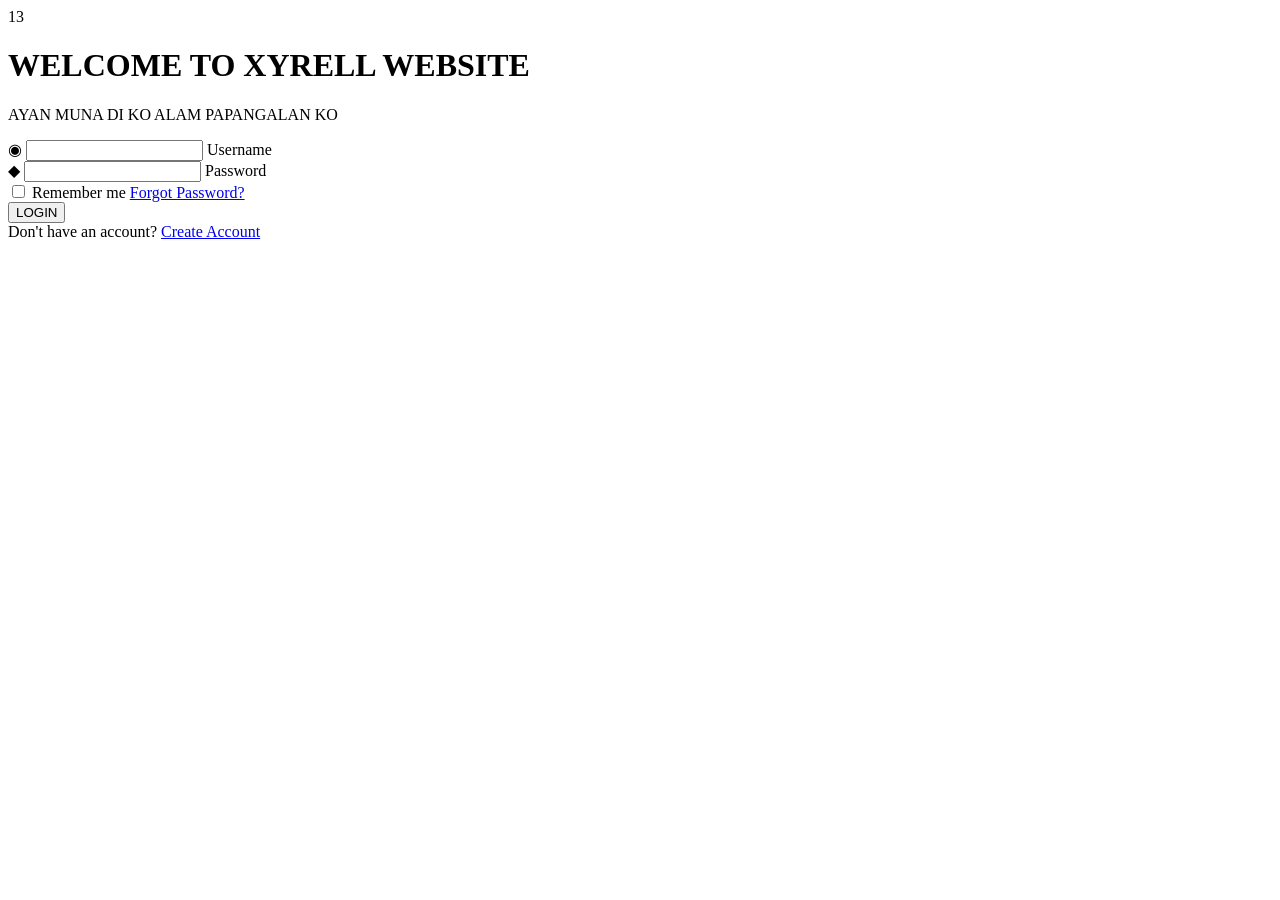
==== index.html @ 90fb0bab "Add files via upload" ====
<!DOCTYPE html>
<html lang="en">
<head>
    <meta charset="UTF-8">
    <meta name="viewport" content="width=device-width, initial-scale=1.0">

    <title>Futuristic Login</title>

    <!-- CSS -->
    <link rel="stylesheet" href="style.cSs">
</head>

<body>

    <div class="grid"></div>

    <div class="login-container">

        <div class="logo">13</div>

        <h1> WELCOME TO XYRELL WEBSITE</h1>

        <p class="subtitle">AYAN MUNA DI KO ALAM PAPANGALAN KO </p>

        <div id="successMessage"></div>

        <form id="loginForm">

            <!-- Username -->
            <div class="input-group">
                <span class="icon">◉</span>

                <input
                    type="text"
                    id="username"
                    placeholder=" "
                    required
                >

                <label for="username">Username</label>
            </div>

            <!-- Password -->
            <div class="input-group">
                <span class="icon">◆</span>

                <input
                    type="password"
                    id="password"
                    placeholder=" "
                    required
                >

                <label for="password">Password</label>
            </div>

            <!-- Options -->
            <div class="options">

                <label class="remember">
                    <input type="checkbox">
                    Remember me
                </label>

                <a href="#">Forgot Password?</a>

            </div>

            <!-- Login Button -->
            <button type="submit" class="login-btn">
                LOGIN
            </button>

            <!-- Status -->
            <div id="status"></div>

        </form>

        <!-- Register -->
        <div class="register">
            Don't have an account?
            <a href="register.html">Create Account</a>
        </div>

    </div>

    <!-- JavaScript -->
    <script src="script.js"></script>

</body>
</html>
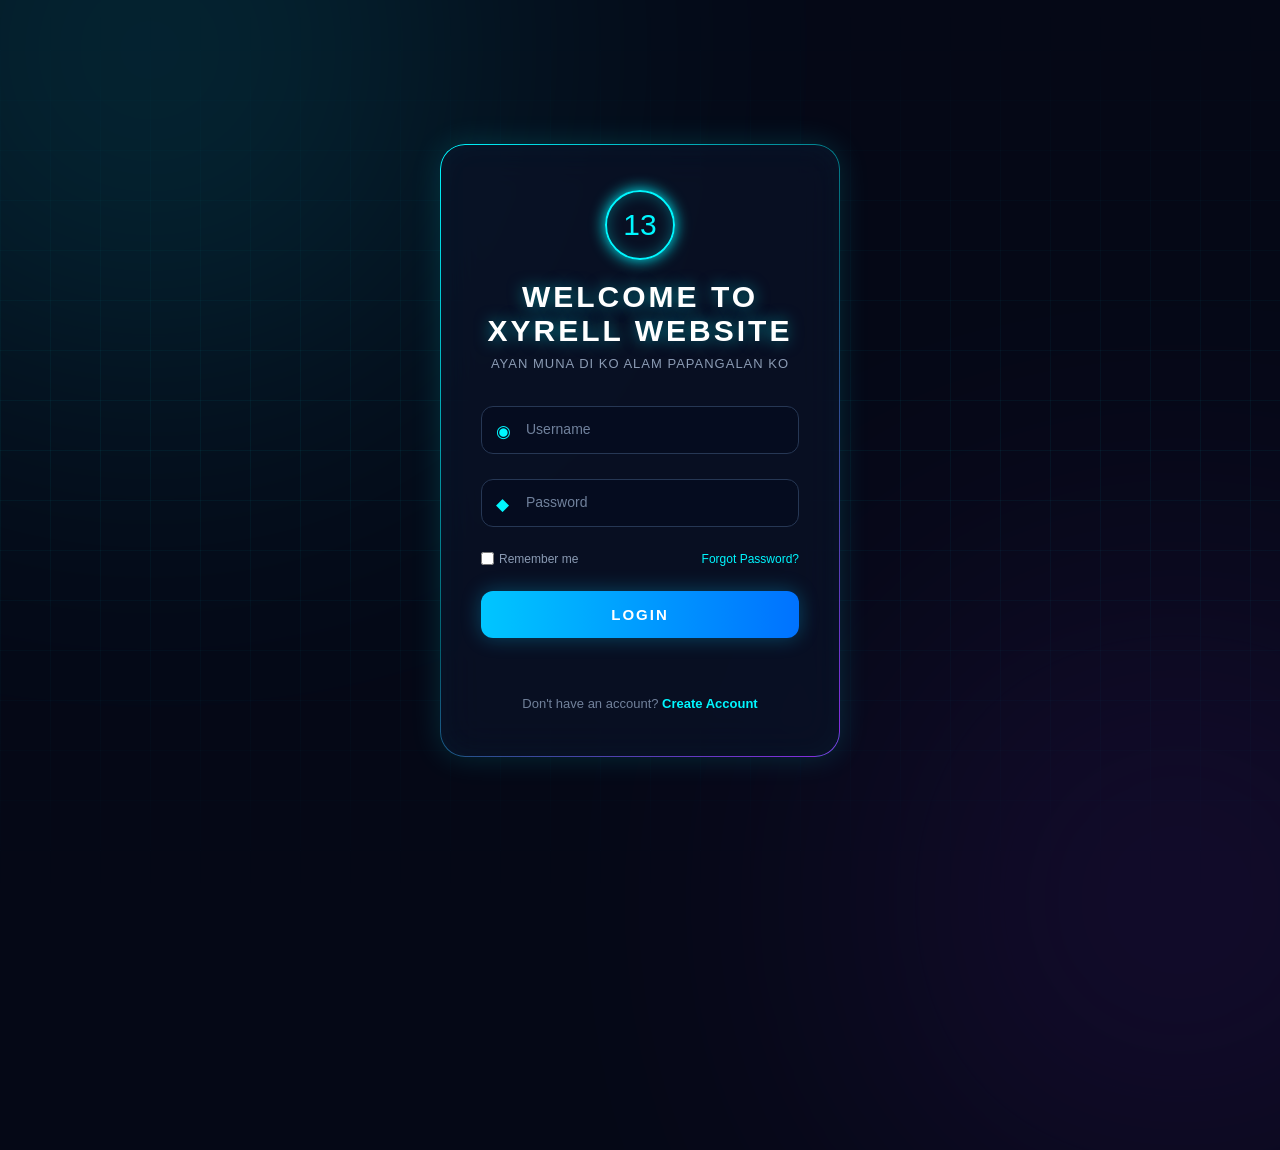
==== commit 262d1bd3: "Fix stylesheet link to use correct filename" ====
--- a/index.html
+++ b/index.html
@@ -7,7 +7,7 @@
     <title>Futuristic Login</title>
 
     <!-- CSS -->
-    <link rel="stylesheet" href="style.cSs">
+    <link rel="stylesheet" href="style.css">
 </head>
 
 <body>
@@ -88,4 +88,4 @@
     <script src="script.js"></script>
 
 </body>
-</html>+</html>
--- a/style.css
+++ b/style.css
@@ -0,0 +1,1392 @@
+* {
+    margin: 0;
+    padding: 0;
+    box-sizing: border-box;
+    font-family: "Segoe UI", sans-serif;
+}
+
+body {
+    min-height: 100vh;
+
+    display: flex;
+    justify-content: center;
+    align-items: center;
+
+    overflow: hidden;
+
+    background: #050816;
+    color: white;
+
+    position: relative;
+}
+
+/* =========================
+   BACKGROUND GLOW
+========================= */
+
+body::before {
+    content: "";
+
+    position: absolute;
+
+    width: 600px;
+    height: 600px;
+
+    background: #00f7ff;
+
+    border-radius: 50%;
+
+    filter: blur(180px);
+
+    opacity: 0.18;
+
+    top: -250px;
+    left: -150px;
+
+    animation: float 8s infinite alternate;
+}
+
+body::after {
+    content: "";
+
+    position: absolute;
+
+    width: 500px;
+    height: 500px;
+
+    background: #8a2be2;
+
+    border-radius: 50%;
+
+    filter: blur(180px);
+
+    opacity: 0.20;
+
+    bottom: -250px;
+    right: -150px;
+
+    animation: float 7s infinite alternate-reverse;
+}
+
+@keyframes float {
+
+    from {
+        transform: translate(0, 0);
+    }
+
+    to {
+        transform: translate(80px, 50px);
+    }
+}
+
+/* =========================
+   FUTURISTIC GRID
+========================= */
+
+.grid {
+    position: absolute;
+
+    inset: 0;
+
+    background-image:
+        linear-gradient(
+            rgba(0, 247, 255, 0.05) 1px,
+            transparent 1px
+        ),
+        linear-gradient(
+            90deg,
+            rgba(0, 247, 255, 0.05) 1px,
+            transparent 1px
+        );
+
+    background-size: 50px 50px;
+
+    mask-image:
+        linear-gradient(
+            to bottom,
+            transparent,
+            black,
+            transparent
+        );
+}
+
+/* =========================
+   LOGIN CONTAINER
+========================= */
+
+.login-container {
+    position: relative;
+
+    z-index: 2;
+
+    width: 400px;
+
+    padding: 45px 40px;
+
+    background: rgba(10, 18, 40, 0.72);
+
+    border: 1px solid rgba(0, 247, 255, 0.35);
+
+    border-radius: 25px;
+
+    backdrop-filter: blur(20px);
+
+    box-shadow:
+        0 0 30px rgba(0, 247, 255, 0.15),
+        inset 0 0 30px rgba(0, 247, 255, 0.03);
+}
+
+/* Animated border */
+
+.login-container::before {
+    content: "";
+
+    position: absolute;
+
+    inset: -1px;
+
+    border-radius: 25px;
+
+    padding: 1px;
+
+    background:
+        linear-gradient(
+            135deg,
+            #00f7ff,
+            transparent,
+            #8a2be2
+        );
+
+    -webkit-mask:
+        linear-gradient(#fff 0 0) content-box,
+        linear-gradient(#fff 0 0);
+
+    mask:
+        linear-gradient(#fff 0 0) content-box,
+        linear-gradient(#fff 0 0);
+
+    -webkit-mask-composite: xor;
+
+    mask-composite: exclude;
+
+    pointer-events: none;
+}
+
+/* =========================
+   LOGO
+========================= */
+
+.logo {
+    width: 70px;
+    height: 70px;
+
+    margin: 0 auto 20px;
+
+    display: flex;
+
+    align-items: center;
+    justify-content: center;
+
+    border: 2px solid #00f7ff;
+
+    border-radius: 50%;
+
+    color: #00f7ff;
+
+    font-size: 30px;
+
+    box-shadow:
+        0 0 15px #00f7ff,
+        inset 0 0 15px rgba(0, 247, 255, 0.3);
+
+    animation: pulse 2s infinite;
+}
+
+@keyframes pulse {
+
+    50% {
+        box-shadow:
+            0 0 30px #00f7ff,
+            inset 0 0 25px rgba(0, 247, 255, 0.4);
+    }
+}
+
+/* =========================
+   TITLE
+========================= */
+
+h1 {
+    text-align: center;
+
+    font-size: 30px;
+
+    letter-spacing: 3px;
+
+    margin-bottom: 8px;
+
+    text-shadow:
+        0 0 15px rgba(0, 247, 255, 0.5);
+}
+
+.subtitle {
+    text-align: center;
+
+    color: #8b9bb4;
+
+    font-size: 13px;
+
+    margin-bottom: 35px;
+
+    letter-spacing: 1px;
+}
+
+/* =========================
+   INPUTS
+========================= */
+
+.input-group {
+    position: relative;
+
+    margin-bottom: 25px;
+}
+
+.input-group input {
+    width: 100%;
+
+    padding: 15px 15px 15px 45px;
+
+    border: 1px solid #263754;
+
+    border-radius: 12px;
+
+    outline: none;
+
+    background: rgba(5, 12, 30, 0.8);
+
+    color: white;
+
+    font-size: 14px;
+
+    transition: 0.3s;
+}
+
+.input-group input:focus {
+    border-color: #00f7ff;
+
+    box-shadow:
+        0 0 15px rgba(0, 247, 255, 0.25);
+}
+
+.input-group label {
+    position: absolute;
+
+    left: 45px;
+    top: 15px;
+
+    color: #70819c;
+
+    font-size: 14px;
+
+    pointer-events: none;
+
+    transition: 0.3s;
+}
+
+.input-group input:focus + label,
+.input-group input:not(:placeholder-shown) + label {
+
+    top: -9px;
+
+    left: 15px;
+
+    font-size: 11px;
+
+    padding: 0 7px;
+
+    background: #0a1228;
+
+    color: #00f7ff;
+}
+
+.icon {
+    position: absolute;
+
+    left: 15px;
+    top: 15px;
+
+    color: #00f7ff;
+
+    font-size: 17px;
+
+    z-index: 1;
+}
+
+/* =========================
+   OPTIONS
+========================= */
+
+.options {
+    display: flex;
+
+    justify-content: space-between;
+
+    align-items: center;
+
+    font-size: 12px;
+
+    margin-bottom: 25px;
+
+    color: #8b9bb4;
+}
+
+.remember {
+    display: flex;
+
+    align-items: center;
+
+    gap: 5px;
+}
+
+.options input {
+    accent-color: #00f7ff;
+}
+
+.options a {
+    color: #00f7ff;
+
+    text-decoration: none;
+}
+
+.options a:hover {
+    text-shadow: 0 0 10px #00f7ff;
+}
+
+/* =========================
+   LOGIN BUTTON
+========================= */
+
+.login-btn {
+    width: 100%;
+
+    padding: 15px;
+
+    border: none;
+
+    border-radius: 12px;
+
+    background:
+        linear-gradient(
+            90deg,
+            #00c6ff,
+            #0072ff
+        );
+
+    color: white;
+
+    font-size: 15px;
+
+    font-weight: bold;
+
+    letter-spacing: 2px;
+
+    cursor: pointer;
+
+    transition: 0.3s;
+
+    box-shadow:
+        0 0 20px rgba(0, 198, 255, 0.3);
+}
+
+.login-btn:hover {
+
+    transform: translateY(-2px);
+
+    box-shadow:
+        0 0 20px #00c6ff,
+        0 0 40px rgba(0, 198, 255, 0.3);
+}
+
+.login-btn:active {
+    transform: scale(0.98);
+}
+
+/* =========================
+   STATUS
+========================= */
+
+#status {
+    text-align: center;
+
+    margin-top: 15px;
+
+    font-size: 12px;
+
+    min-height: 18px;
+}
+
+/* =========================
+   REGISTER
+========================= */
+
+.register {
+    text-align: center;
+
+    margin-top: 25px;
+
+    font-size: 13px;
+
+    color: #71819b;
+}
+
+.register a {
+    color: #00f7ff;
+
+    text-decoration: none;
+
+    font-weight: bold;
+}
+
+.register a:hover {
+    text-shadow: 0 0 10px #00f7ff;
+}
+
+/* =========================
+   RESPONSIVE
+========================= */
+
+@media (max-width: 480px) {
+
+    .login-container {
+        width: 90%;
+
+        padding: 35px 25px;
+    }
+
+    h1 {
+        font-size: 25px;
+    }
+}
+
+/* =========================
+   REGISTER FORM
+========================= */
+
+.terms {
+    margin-bottom: 25px;
+
+    color: #71819b;
+
+    font-size: 12px;
+
+    line-height: 1.6;
+}
+
+.terms label {
+    display: flex;
+
+    align-items: flex-start;
+
+    gap: 7px;
+}
+
+.terms input {
+    margin-top: 3px;
+
+    accent-color: #00f7ff;
+
+    cursor: pointer;
+}
+
+.terms a {
+    color: #00f7ff;
+
+    text-decoration: none;
+
+    margin-left: 3px;
+}
+
+.terms a:hover {
+    text-shadow: 0 0 10px #00f7ff;
+}
+
+/* Register button */
+
+.login-btn {
+    transition: all 0.3s ease;
+}
+
+.login-btn:hover {
+    letter-spacing: 3px;
+}
+
+/* Register status */
+
+#status {
+    transition: 0.3s ease;
+}
+
+/* =========================
+   DATE OF BIRTH
+========================= */
+
+.input-group input[type="date"] {
+    color: #8b9bb4;
+
+    color-scheme: dark;
+
+    cursor: pointer;
+}
+
+.input-group input[type="date"]:focus {
+    color: white;
+}
+
+.date-label {
+    top: -9px !important;
+
+    left: 15px !important;
+
+    font-size: 11px !important;
+
+    padding: 0 7px;
+
+    background: #0a1228;
+
+    color: #00f7ff !important;
+}
+
+/* =========================
+   REGISTRATION SUCCESS
+========================= */
+
+#successMessage {
+    display: none;
+
+    width: 100%;
+
+    padding: 12px;
+
+    margin-bottom: 20px;
+
+    text-align: center;
+
+    border: 1px solid #00f7ff;
+
+    border-radius: 10px;
+
+    background: rgba(0, 247, 255, 0.08);
+
+    color: #00f7ff;
+
+    font-size: 13px;
+
+    box-shadow:
+        0 0 15px rgba(0, 247, 255, 0.25);
+
+    transition: opacity 0.5s ease;
+
+    animation: successGlow 1.5s infinite alternate;
+}
+
+@keyframes successGlow {
+
+    from {
+        box-shadow:
+            0 0 10px rgba(0, 247, 255, 0.2);
+    }
+
+    to {
+        box-shadow:
+            0 0 25px rgba(0, 247, 255, 0.5);
+    }
+}
+
+/* =========================================
+   FUTURISTIC HOME PAGE
+========================================= */
+
+.home-page {
+    display: block;
+    min-height: 100vh;
+    overflow-x: hidden;
+    overflow-y: auto;
+}
+
+
+/* =========================================
+   NAVIGATION
+========================================= */
+
+.navbar {
+
+    position: relative;
+
+    z-index: 10;
+
+    width: 100%;
+
+    height: 80px;
+
+    padding: 0 7%;
+
+    display: flex;
+
+    align-items: center;
+
+    justify-content: space-between;
+
+    border-bottom: 1px solid
+        rgba(0, 247, 255, 0.15);
+
+    background:
+        rgba(5, 8, 22, 0.75);
+
+    backdrop-filter: blur(15px);
+
+}
+
+
+.nav-logo {
+
+    color: #00f7ff;
+
+    font-size: 20px;
+
+    font-weight: bold;
+
+    letter-spacing: 3px;
+
+    text-shadow:
+        0 0 15px #00f7ff;
+
+}
+
+
+.nav-links {
+
+    display: flex;
+
+    gap: 35px;
+
+}
+
+
+.nav-links a {
+
+    color: #71819b;
+
+    text-decoration: none;
+
+    font-size: 12px;
+
+    letter-spacing: 2px;
+
+    transition: 0.3s;
+
+}
+
+
+.nav-links a:hover,
+.nav-links a.active {
+
+    color: #00f7ff;
+
+    text-shadow:
+        0 0 10px #00f7ff;
+
+}
+
+
+.logout-btn {
+
+    padding: 10px 20px;
+
+    border: 1px solid #00f7ff;
+
+    border-radius: 8px;
+
+    background: transparent;
+
+    color: #00f7ff;
+
+    cursor: pointer;
+
+    font-size: 11px;
+
+    letter-spacing: 1px;
+
+    transition: 0.3s;
+
+}
+
+
+.logout-btn:hover {
+
+    background: #00f7ff;
+
+    color: #050816;
+
+    box-shadow:
+        0 0 20px #00f7ff;
+
+}
+
+
+/* =========================================
+   HOME CONTENT
+========================================= */
+
+.home-content {
+
+    position: relative;
+
+    z-index: 2;
+
+    max-width: 1200px;
+
+    margin: auto;
+
+    padding: 70px 30px;
+
+}
+
+
+/* =========================================
+   HERO
+========================================= */
+
+.hero {
+
+    min-height: 500px;
+
+    display: flex;
+
+    align-items: center;
+
+    justify-content: space-between;
+
+    gap: 50px;
+
+}
+
+
+.hero-text {
+
+    max-width: 600px;
+
+}
+
+
+.small-title {
+
+    color: #00f7ff;
+
+    font-size: 13px;
+
+    letter-spacing: 4px;
+
+    margin-bottom: 15px;
+
+}
+
+
+.hero h1 {
+
+    text-align: left;
+
+    font-size: clamp(45px, 7vw, 80px);
+
+    line-height: 0.95;
+
+    letter-spacing: 3px;
+
+    margin-bottom: 25px;
+
+}
+
+
+.hero h1 span {
+
+    display: block;
+
+    color: #00f7ff;
+
+    text-shadow:
+        0 0 20px #00f7ff,
+        0 0 50px rgba(0, 247, 255, 0.4);
+
+}
+
+
+.hero-description {
+
+    max-width: 500px;
+
+    color: #71819b;
+
+    line-height: 1.8;
+
+    font-size: 15px;
+
+}
+
+
+/* =========================================
+   HERO BUTTONS
+========================================= */
+
+.hero-buttons {
+
+    display: flex;
+
+    gap: 15px;
+
+    margin-top: 30px;
+
+}
+
+
+.primary-btn,
+.secondary-btn {
+
+    padding: 14px 25px;
+
+    border-radius: 10px;
+
+    font-size: 12px;
+
+    letter-spacing: 2px;
+
+    cursor: pointer;
+
+    transition: 0.3s;
+
+}
+
+
+.primary-btn {
+
+    border: none;
+
+    background:
+        linear-gradient(
+            90deg,
+            #00c6ff,
+            #0072ff
+        );
+
+    color: white;
+
+    box-shadow:
+        0 0 20px
+        rgba(0, 198, 255, 0.25);
+
+}
+
+
+.primary-btn:hover {
+
+    transform: translateY(-3px);
+
+    box-shadow:
+        0 0 30px
+        rgba(0, 198, 255, 0.5);
+
+}
+
+
+.secondary-btn {
+
+    border: 1px solid
+        rgba(0, 247, 255, 0.5);
+
+    background: transparent;
+
+    color: #00f7ff;
+
+}
+
+
+.secondary-btn:hover {
+
+    background:
+        rgba(0, 247, 255, 0.08);
+
+    box-shadow:
+        0 0 20px
+        rgba(0, 247, 255, 0.2);
+
+}
+
+
+/* =========================================
+   FUTURISTIC CORE
+========================================= */
+
+.hero-visual {
+
+    position: relative;
+
+    width: 400px;
+
+    height: 400px;
+
+    display: flex;
+
+    align-items: center;
+
+    justify-content: center;
+
+}
+
+
+.core {
+
+    width: 140px;
+
+    height: 140px;
+
+    display: flex;
+
+    align-items: center;
+
+    justify-content: center;
+
+    border: 2px solid #00f7ff;
+
+    border-radius: 50%;
+
+    background:
+        rgba(0, 247, 255, 0.05);
+
+    box-shadow:
+        0 0 30px #00f7ff,
+        inset 0 0 30px
+        rgba(0, 247, 255, 0.2);
+
+    animation: corePulse 2s infinite alternate;
+
+}
+
+
+.core-symbol {
+
+    font-size: 55px;
+
+    color: #00f7ff;
+
+    text-shadow:
+        0 0 20px #00f7ff;
+
+}
+
+
+@keyframes corePulse {
+
+    from {
+
+        transform: scale(1);
+
+    }
+
+    to {
+
+        transform: scale(1.08);
+
+    }
+
+}
+
+
+.orbit {
+
+    position: absolute;
+
+    border: 1px solid
+        rgba(0, 247, 255, 0.5);
+
+    border-radius: 50%;
+
+}
+
+
+.orbit-one {
+
+    width: 280px;
+
+    height: 280px;
+
+    transform: rotateX(65deg);
+
+    animation:
+        rotateOrbit 6s linear infinite;
+
+}
+
+
+.orbit-two {
+
+    width: 350px;
+
+    height: 350px;
+
+    transform: rotateY(65deg);
+
+    animation:
+        rotateOrbit 8s linear infinite reverse;
+
+}
+
+
+@keyframes rotateOrbit {
+
+    from {
+
+        transform:
+            rotate(0deg)
+            rotateX(65deg);
+
+    }
+
+    to {
+
+        transform:
+            rotate(360deg)
+            rotateX(65deg);
+
+    }
+
+}
+
+
+/* =========================================
+   FEATURES
+========================================= */
+
+.features {
+
+    display: grid;
+
+    grid-template-columns:
+        repeat(4, 1fr);
+
+    gap: 20px;
+
+    margin-top: 30px;
+
+}
+
+
+.feature-card {
+
+    padding: 30px 20px;
+
+    border: 1px solid
+        rgba(0, 247, 255, 0.15);
+
+    border-radius: 15px;
+
+    background:
+        rgba(10, 18, 40, 0.6);
+
+    backdrop-filter: blur(10px);
+
+    transition: 0.3s;
+
+}
+
+
+.feature-card:hover {
+
+    transform:
+        translateY(-8px);
+
+    border-color: #00f7ff;
+
+    box-shadow:
+        0 0 25px
+        rgba(0, 247, 255, 0.15);
+
+}
+
+
+.feature-icon {
+
+    font-size: 30px;
+
+    color: #00f7ff;
+
+    margin-bottom: 15px;
+
+    text-shadow:
+        0 0 15px #00f7ff;
+
+}
+
+
+.feature-card h3 {
+
+    font-size: 14px;
+
+    letter-spacing: 2px;
+
+    margin-bottom: 10px;
+
+}
+
+
+.feature-card p {
+
+    color: #71819b;
+
+    font-size: 12px;
+
+    line-height: 1.7;
+
+}
+
+
+/* =========================================
+   SYSTEM PANEL
+========================================= */
+
+.welcome-panel {
+
+    margin-top: 50px;
+
+    padding: 25px 30px;
+
+    display: flex;
+
+    align-items: center;
+
+    justify-content: space-between;
+
+    border: 1px solid
+        rgba(0, 247, 255, 0.2);
+
+    border-radius: 15px;
+
+    background:
+        rgba(10, 18, 40, 0.6);
+
+}
+
+
+.panel-label {
+
+    color: #71819b;
+
+    font-size: 10px;
+
+    letter-spacing: 3px;
+
+}
+
+
+.welcome-panel h2 {
+
+    margin: 7px 0;
+
+    color: #00f7ff;
+
+    font-size: 20px;
+
+    letter-spacing: 2px;
+
+    text-shadow:
+        0 0 10px
+        rgba(0, 247, 255, 0.5);
+
+}
+
+
+.welcome-panel p {
+
+    color: #71819b;
+
+    font-size: 13px;
+
+}
+
+
+.welcome-panel h2 + p span {
+
+    color: white;
+
+}
+
+
+/* =========================================
+   ONLINE STATUS
+========================================= */
+
+.status-indicator {
+
+    display: flex;
+
+    align-items: center;
+
+    gap: 10px;
+
+    color: #00f7ff;
+
+    font-size: 11px;
+
+    letter-spacing: 2px;
+
+}
+
+
+.status-indicator span {
+
+    width: 9px;
+
+    height: 9px;
+
+    display: block;
+
+    border-radius: 50%;
+
+    background: #00f7ff;
+
+    box-shadow:
+        0 0 15px #00f7ff;
+
+    animation:
+        statusPulse 1.5s infinite;
+
+}
+
+
+@keyframes statusPulse {
+
+    50% {
+
+        opacity: 0.3;
+
+    }
+
+}
+
+
+/* =========================================
+   FOOTER
+========================================= */
+
+footer {
+
+    position: relative;
+
+    z-index: 2;
+
+    padding: 25px;
+
+    text-align: center;
+
+    border-top: 1px solid
+        rgba(0, 247, 255, 0.1);
+
+    color: #46536a;
+
+    font-size: 10px;
+
+    letter-spacing: 2px;
+
+}
+
+
+/* =========================================
+   MOBILE
+========================================= */
+
+@media (max-width: 850px) {
+
+    .nav-links {
+
+        display: none;
+
+    }
+
+    .hero {
+
+        flex-direction: column;
+
+        text-align: center;
+
+    }
+
+    .hero h1 {
+
+        text-align: center;
+
+    }
+
+    .hero-description {
+
+        margin: auto;
+
+    }
+
+    .hero-buttons {
+
+        justify-content: center;
+
+    }
+
+    .hero-visual {
+
+        width: 300px;
+
+        height: 300px;
+
+        transform: scale(0.8);
+
+    }
+
+    .features {
+
+        grid-template-columns:
+            repeat(2, 1fr);
+
+    }
+
+}
+
+@media (max-width: 500px) {
+
+    .navbar {
+
+        padding: 0 20px;
+
+    }
+
+    .logout-btn {
+
+        padding: 8px 12px;
+
+    }
+
+    .home-content {
+
+        padding: 40px 20px;
+
+    }
+
+    .features {
+
+        grid-template-columns: 1fr;
+
+    }
+
+    .welcome-panel {
+
+        flex-direction: column;
+
+        align-items: flex-start;
+
+        gap: 20px;
+
+    }
+
+}
